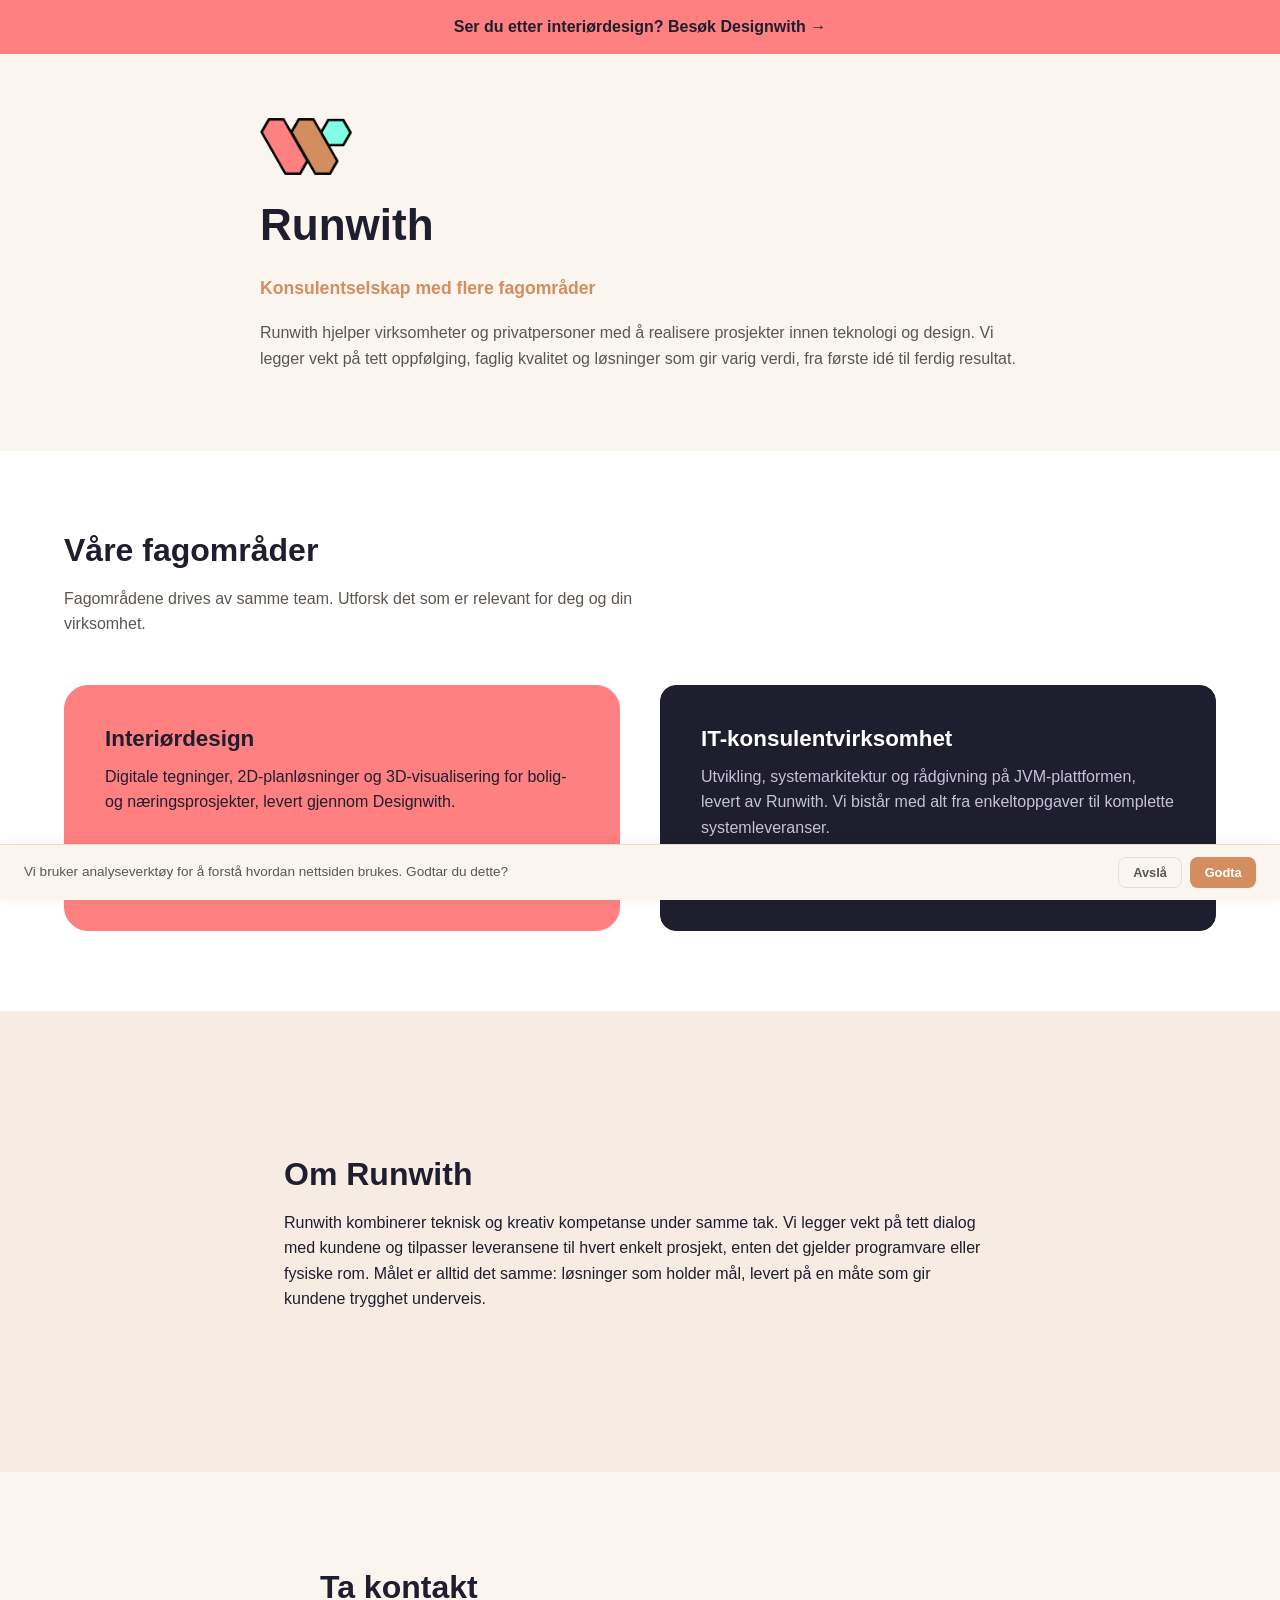
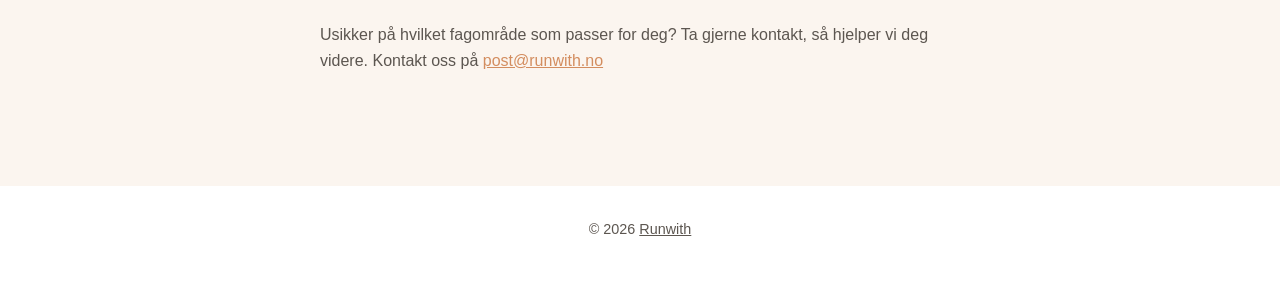
==== index.html @ 680905b3 "Fix consent banner not hiding after Godta/Avslå Rebuilt from hugo-runwith.no @ a3c834a." ====
<!doctype html><html lang=nb><head><meta name=generator content="Hugo 0.165.0"><meta charset=utf-8><meta name=viewport content="width=device-width,initial-scale=1"><title>Runwith</title><meta name=description content="Runwith er et konsulentselskap med flere fagområder, blant annet IT-konsulentvirksomhet og interiørdesign."><link rel=canonical href=https://runwith.no/><link rel=icon href=/images/favicon.png><link rel=stylesheet href=/css/style.css><meta property="og:type" content="website"><meta property="og:site_name" content="Runwith"><meta property="og:title" content="Runwith"><meta property="og:description" content="Runwith er et konsulentselskap med flere fagområder, blant annet IT-konsulentvirksomhet og interiørdesign."><meta property="og:url" content="https://runwith.no/"><meta property="og:image" content="https://runwith.no/images/color.fill_.png"><meta property="og:locale" content="nb_NO"><meta name=twitter:card content="summary"><meta name=twitter:title content="Runwith"><meta name=twitter:description content="Runwith er et konsulentselskap med flere fagområder, blant annet IT-konsulentvirksomhet og interiørdesign."><meta name=twitter:image content="https://runwith.no/images/color.fill_.png"><script type=application/ld+json>{"@context":"https://schema.org","@type":"Organization","name":"Runwith","url":"https:\/\/runwith.no\/","logo":"https:\/\/runwith.no\/images\/color.fill_.png","email":"post@runwith.no","sameAs":["https:\/\/designwith.no"]}</script><script>window.dataLayer=window.dataLayer||[];function gtag(){dataLayer.push(arguments)}window.loadAnalytics=function(){if(window.gaLoaded)return;window.gaLoaded=!0;var e=document.createElement("script");e.async=!0,e.src="https://www.googletagmanager.com/gtag/js?id=G-60W196FGG6",document.head.appendChild(e),gtag("js",new Date),gtag("config","G-60W196FGG6")},localStorage.getItem("cookie-consent")==="accepted"&&window.loadAnalytics()</script></head><body><div class=promo-banner><a href=https://designwith.no>Ser du etter interiørdesign? Besøk Designwith →</a></div><header class="hero hero--neutral"><div class="hero-inner hero-inner--wide"><div class=hero-content><img class=hero-logo src=/images/color.fill_.png alt=Runwith><h1>Runwith</h1><p class=lead>Konsulentselskap med flere fagområder</p><p>Runwith hjelper virksomheter og privatpersoner med å realisere prosjekter innen teknologi og design. Vi legger vekt på tett oppfølging, faglig kvalitet og løsninger som gir varig verdi, fra første idé til ferdig resultat.</p></div></div></header><main><section id=areas class="section section-areas"><h2>Våre fagområder</h2><p class=section-intro>Fagområdene drives av samme team. Utforsk det som er relevant for deg og din virksomhet.</p><div class="grid grid-2"><a class="card card--panel card--creative" href=https://designwith.no><h3>Interiørdesign</h3><p>Digitale tegninger, 2D-planløsninger og 3D-visualisering for bolig- og næringsprosjekter, levert gjennom Designwith.</p><span class=card-cta>Besøk Designwith →</span>
</a><a class="card card--panel card--dark" href=/it/><h3>IT-konsulentvirksomhet</h3><p>Utvikling, systemarkitektur og rådgivning på JVM-plattformen, levert av Runwith. Vi bistår med alt fra enkeltoppgaver til komplette systemleveranser.</p><span class=card-cta>Les mer om IT-tjenestene →</span></a></div></section><section id=about class="section section-alt"><div class="split split--text-only"><div class=split-content><h2>Om Runwith</h2><p>Runwith kombinerer teknisk og kreativ kompetanse under samme tak. Vi legger vekt på tett dialog med kundene og tilpasser leveransene til hvert enkelt prosjekt, enten det gjelder programvare eller fysiske rom. Målet er alltid det samme: løsninger som holder mål, levert på en måte som gir kundene trygghet underveis.</p></div></div></section><section id=contact class="section section-contact section-contact--neutral"><div class=section-contact-inner><h2>Ta kontakt</h2><p>Usikker på hvilket fagområde som passer for deg? Ta gjerne kontakt, så hjelper vi deg videre. Kontakt oss på <a href=mailto:post@runwith.no>post@runwith.no</a></p></div></section></main><footer class=footer><p>&copy; 2026 <a href=/>Runwith</a></p></footer><div id=consent-banner class=consent-banner hidden><p>Vi bruker analyseverktøy for å forstå hvordan nettsiden brukes. Godtar du dette?</p><div class=consent-actions><button id=consent-decline class="consent-btn consent-btn--decline" type=button>Avslå</button>
<button id=consent-accept class="consent-btn consent-btn--accept" type=button>Godta</button></div></div><script>(function(){var e=document.getElementById("consent-banner");localStorage.getItem("cookie-consent")||(e.hidden=!1),document.getElementById("consent-accept").addEventListener("click",function(){localStorage.setItem("cookie-consent","accepted"),e.hidden=!0,window.loadAnalytics&&window.loadAnalytics()}),document.getElementById("consent-decline").addEventListener("click",function(){localStorage.setItem("cookie-consent","declined"),e.hidden=!0})})()</script></body></html>
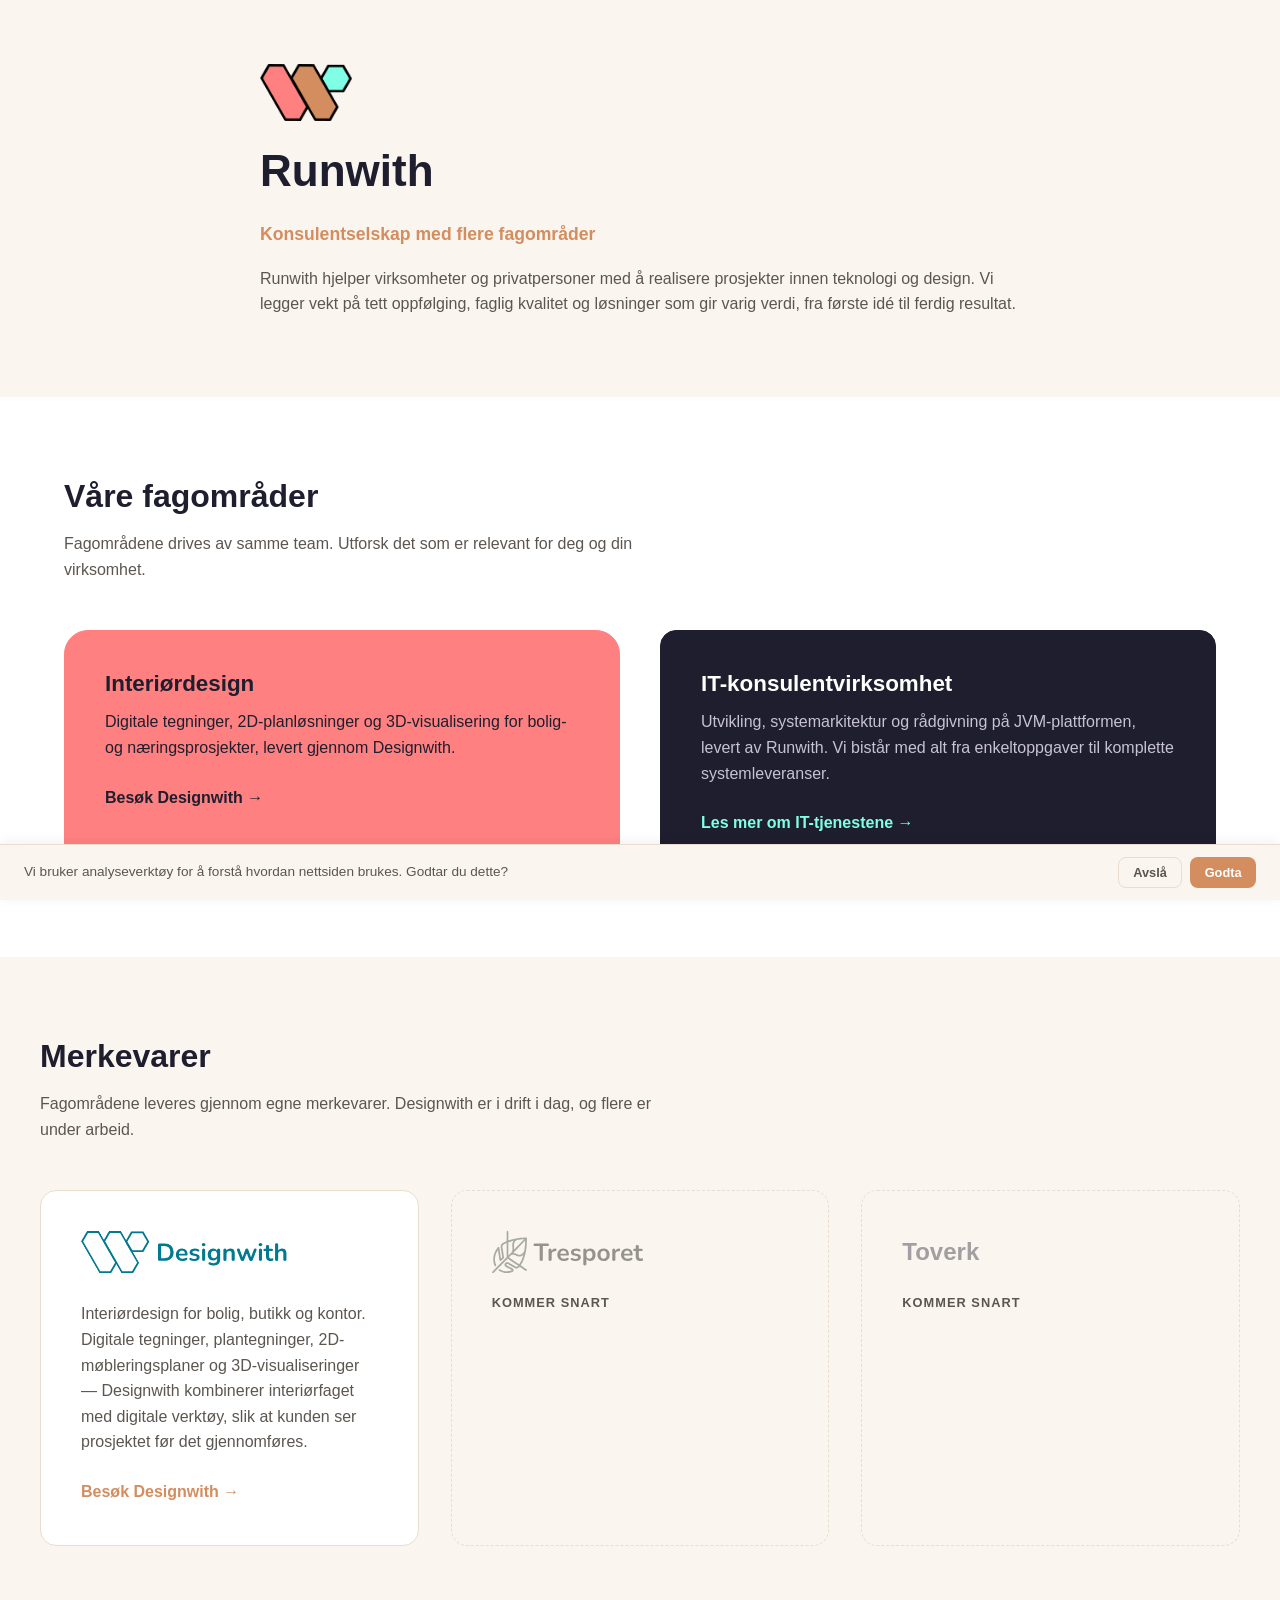
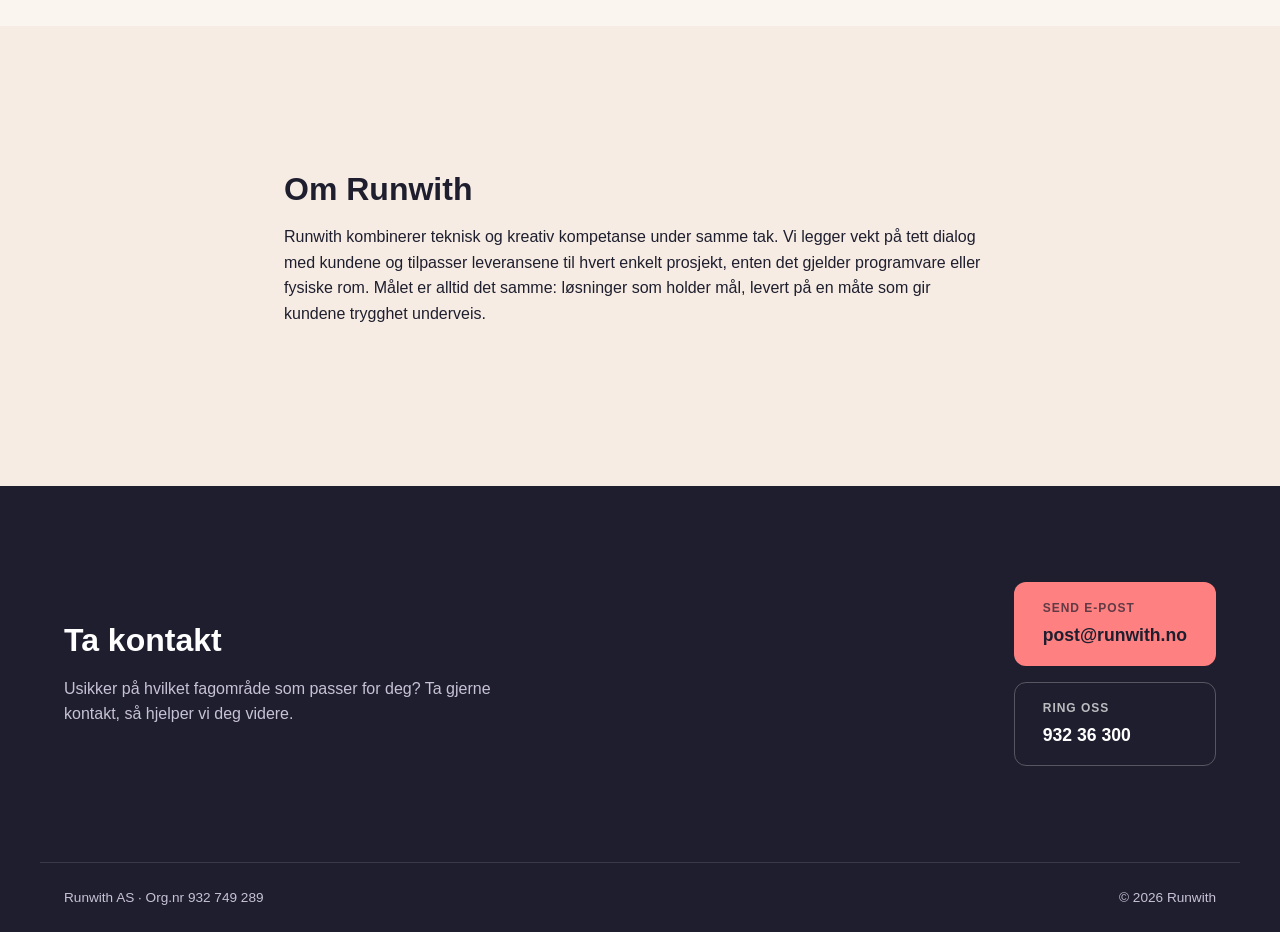
==== commit 08e64d1c: "Remove promo banner, add brand section and merged contact footer Built from hugo-runwith.no f4e12d8." ====
--- a/index.html
+++ b/index.html
@@ -1,3 +1,224 @@
-<!doctype html><html lang=nb><head><meta name=generator content="Hugo 0.165.0"><meta charset=utf-8><meta name=viewport content="width=device-width,initial-scale=1"><title>Runwith</title><meta name=description content="Runwith er et konsulentselskap med flere fagområder, blant annet IT-konsulentvirksomhet og interiørdesign."><link rel=canonical href=https://runwith.no/><link rel=icon href=/images/favicon.png><link rel=stylesheet href=/css/style.css><meta property="og:type" content="website"><meta property="og:site_name" content="Runwith"><meta property="og:title" content="Runwith"><meta property="og:description" content="Runwith er et konsulentselskap med flere fagområder, blant annet IT-konsulentvirksomhet og interiørdesign."><meta property="og:url" content="https://runwith.no/"><meta property="og:image" content="https://runwith.no/images/color.fill_.png"><meta property="og:locale" content="nb_NO"><meta name=twitter:card content="summary"><meta name=twitter:title content="Runwith"><meta name=twitter:description content="Runwith er et konsulentselskap med flere fagområder, blant annet IT-konsulentvirksomhet og interiørdesign."><meta name=twitter:image content="https://runwith.no/images/color.fill_.png"><script type=application/ld+json>{"@context":"https://schema.org","@type":"Organization","name":"Runwith","url":"https:\/\/runwith.no\/","logo":"https:\/\/runwith.no\/images\/color.fill_.png","email":"post@runwith.no","sameAs":["https:\/\/designwith.no"]}</script><script>window.dataLayer=window.dataLayer||[];function gtag(){dataLayer.push(arguments)}window.loadAnalytics=function(){if(window.gaLoaded)return;window.gaLoaded=!0;var e=document.createElement("script");e.async=!0,e.src="https://www.googletagmanager.com/gtag/js?id=G-60W196FGG6",document.head.appendChild(e),gtag("js",new Date),gtag("config","G-60W196FGG6")},localStorage.getItem("cookie-consent")==="accepted"&&window.loadAnalytics()</script></head><body><div class=promo-banner><a href=https://designwith.no>Ser du etter interiørdesign? Besøk Designwith →</a></div><header class="hero hero--neutral"><div class="hero-inner hero-inner--wide"><div class=hero-content><img class=hero-logo src=/images/color.fill_.png alt=Runwith><h1>Runwith</h1><p class=lead>Konsulentselskap med flere fagområder</p><p>Runwith hjelper virksomheter og privatpersoner med å realisere prosjekter innen teknologi og design. Vi legger vekt på tett oppfølging, faglig kvalitet og løsninger som gir varig verdi, fra første idé til ferdig resultat.</p></div></div></header><main><section id=areas class="section section-areas"><h2>Våre fagområder</h2><p class=section-intro>Fagområdene drives av samme team. Utforsk det som er relevant for deg og din virksomhet.</p><div class="grid grid-2"><a class="card card--panel card--creative" href=https://designwith.no><h3>Interiørdesign</h3><p>Digitale tegninger, 2D-planløsninger og 3D-visualisering for bolig- og næringsprosjekter, levert gjennom Designwith.</p><span class=card-cta>Besøk Designwith →</span>
-</a><a class="card card--panel card--dark" href=/it/><h3>IT-konsulentvirksomhet</h3><p>Utvikling, systemarkitektur og rådgivning på JVM-plattformen, levert av Runwith. Vi bistår med alt fra enkeltoppgaver til komplette systemleveranser.</p><span class=card-cta>Les mer om IT-tjenestene →</span></a></div></section><section id=about class="section section-alt"><div class="split split--text-only"><div class=split-content><h2>Om Runwith</h2><p>Runwith kombinerer teknisk og kreativ kompetanse under samme tak. Vi legger vekt på tett dialog med kundene og tilpasser leveransene til hvert enkelt prosjekt, enten det gjelder programvare eller fysiske rom. Målet er alltid det samme: løsninger som holder mål, levert på en måte som gir kundene trygghet underveis.</p></div></div></section><section id=contact class="section section-contact section-contact--neutral"><div class=section-contact-inner><h2>Ta kontakt</h2><p>Usikker på hvilket fagområde som passer for deg? Ta gjerne kontakt, så hjelper vi deg videre. Kontakt oss på <a href=mailto:post@runwith.no>post@runwith.no</a></p></div></section></main><footer class=footer><p>&copy; 2026 <a href=/>Runwith</a></p></footer><div id=consent-banner class=consent-banner hidden><p>Vi bruker analyseverktøy for å forstå hvordan nettsiden brukes. Godtar du dette?</p><div class=consent-actions><button id=consent-decline class="consent-btn consent-btn--decline" type=button>Avslå</button>
-<button id=consent-accept class="consent-btn consent-btn--accept" type=button>Godta</button></div></div><script>(function(){var e=document.getElementById("consent-banner");localStorage.getItem("cookie-consent")||(e.hidden=!1),document.getElementById("consent-accept").addEventListener("click",function(){localStorage.setItem("cookie-consent","accepted"),e.hidden=!0,window.loadAnalytics&&window.loadAnalytics()}),document.getElementById("consent-decline").addEventListener("click",function(){localStorage.setItem("cookie-consent","declined"),e.hidden=!0})})()</script></body></html>+<!DOCTYPE html>
+<html lang="nb">
+<head>
+	<meta name="generator" content="Hugo 0.165.0">
+  <meta charset="utf-8">
+  <meta name="viewport" content="width=device-width, initial-scale=1">
+  <title>Runwith</title>
+  <meta name="description" content="Runwith er et konsulentselskap med flere fagområder, blant annet IT-konsulentvirksomhet og interiørdesign.">
+  <link rel="canonical" href="https://runwith.no/">
+  <link rel="icon" href="/images/favicon.png">
+  <link rel="stylesheet" href="/css/style.css">
+
+  <meta property="og:type" content="website">
+  <meta property="og:site_name" content="Runwith">
+  <meta property="og:title" content="Runwith">
+  <meta property="og:description" content="Runwith er et konsulentselskap med flere fagområder, blant annet IT-konsulentvirksomhet og interiørdesign.">
+  <meta property="og:url" content="https://runwith.no/">
+  <meta property="og:image" content="https://runwith.no/images/color.fill_.png">
+  <meta property="og:locale" content="nb_NO">
+  <meta name="twitter:card" content="summary">
+  <meta name="twitter:title" content="Runwith">
+  <meta name="twitter:description" content="Runwith er et konsulentselskap med flere fagområder, blant annet IT-konsulentvirksomhet og interiørdesign.">
+  <meta name="twitter:image" content="https://runwith.no/images/color.fill_.png">
+
+  
+  <script type="application/ld+json">
+  {
+    "@context": "https://schema.org",
+    "@type": "Organization",
+    "name": "Runwith",
+    "url": "https:\/\/runwith.no\/",
+    "logo": "https:\/\/runwith.no\/images\/color.fill_.png",
+    "email": "post@runwith.no",
+    "telephone": "+4793236300",
+    "sameAs": ["https:\/\/designwith.no"]
+  }
+  </script>
+  
+  
+<script>
+  window.dataLayer = window.dataLayer || [];
+  function gtag() { dataLayer.push(arguments); }
+
+  window.loadAnalytics = function () {
+    if (window.gaLoaded) return;
+    window.gaLoaded = true;
+    var script = document.createElement('script');
+    script.async = true;
+    script.src = 'https://www.googletagmanager.com/gtag/js?id=G-60W196FGG6';
+    document.head.appendChild(script);
+    gtag('js', new Date());
+    gtag('config', 'G-60W196FGG6');
+  };
+
+  if (localStorage.getItem('cookie-consent') === 'accepted') {
+    window.loadAnalytics();
+  }
+</script>
+
+
+</head>
+<body>
+  
+
+<header class="hero hero--neutral">
+  <div class="hero-inner hero-inner--wide">
+    <div class="hero-content">
+      
+      <img class="hero-logo" src="/images/color.fill_.png" alt="Runwith">
+      <h1>Runwith</h1>
+      <p class="lead">Konsulentselskap med flere fagområder</p>
+      <p>Runwith hjelper virksomheter og privatpersoner med å realisere prosjekter innen teknologi og design. Vi legger vekt på tett oppfølging, faglig kvalitet og løsninger som gir varig verdi, fra første idé til ferdig resultat.</p>
+    </div>
+    
+  </div>
+</header>
+
+<main>
+  
+  
+<section id="areas" class="section section-areas">
+  <h2>Våre fagområder</h2>
+  <p class="section-intro">Fagområdene drives av samme team. Utforsk det som er relevant for deg og din virksomhet.</p>
+  <div class="grid grid-2">
+    
+    
+    
+    <a class="card card--panel card--creative" href="https://designwith.no">
+      <h3>Interiørdesign</h3>
+      <p>Digitale tegninger, 2D-planløsninger og 3D-visualisering for bolig- og næringsprosjekter, levert gjennom Designwith.</p>
+      <span class="card-cta">Besøk Designwith →</span>
+    </a>
+    
+    
+    
+    
+    <a class="card card--panel card--dark" href="/it/">
+      <h3>IT-konsulentvirksomhet</h3>
+      <p>Utvikling, systemarkitektur og rådgivning på JVM-plattformen, levert av Runwith. Vi bistår med alt fra enkeltoppgaver til komplette systemleveranser.</p>
+      <span class="card-cta">Les mer om IT-tjenestene →</span>
+    </a>
+    
+    
+  </div>
+</section>
+
+  
+
+  
+  
+<section id="brands" class="section section-brands">
+  <div class="section-brands-inner">
+    <h2>Merkevarer</h2>
+    <p class="section-intro">Fagområdene leveres gjennom egne merkevarer. Designwith er i drift i dag, og flere er under arbeid.</p>
+    <div class="brand-grid">
+      
+      
+      
+      <a class="brand-card" href="https://designwith.no">
+        <img class="brand-logo" src="/images/brands/designwith-lockup.svg" alt="Designwith">
+        <p class="brand-desc">Interiørdesign for bolig, butikk og kontor. Digitale tegninger, plantegninger, 2D-møbleringsplaner og 3D-visualiseringer — Designwith kombinerer interiørfaget med digitale verktøy, slik at kunden ser prosjektet før det gjennomføres.</p>
+        <span class="card-cta">Besøk Designwith →</span>
+      </a>
+      
+      
+      
+      
+      <div class="brand-card brand-card--pending">
+        
+        <img class="brand-logo" src="/images/brands/tresporet-lockup.svg" alt="Tresporet">
+        
+        <p class="brand-status">Kommer snart</p>
+      </div>
+      
+      
+      
+      
+      <div class="brand-card brand-card--pending">
+        
+        <p class="brand-wordmark">Toverk</p>
+        
+        <p class="brand-status">Kommer snart</p>
+      </div>
+      
+      
+    </div>
+  </div>
+</section>
+
+  
+
+  
+  
+<section id="about" class="section section-alt">
+  <div class="split split--text-only">
+    <div class="split-content">
+      <h2>Om Runwith</h2>
+      <p>Runwith kombinerer teknisk og kreativ kompetanse under samme tak. Vi legger vekt på tett dialog med kundene og tilpasser leveransene til hvert enkelt prosjekt, enten det gjelder programvare eller fysiske rom. Målet er alltid det samme: løsninger som holder mål, levert på en måte som gir kundene trygghet underveis.</p>
+    </div>
+    
+  </div>
+</section>
+
+  
+
+</main>
+
+<footer class="site-end">
+  <div class="site-end-inner">
+    
+    <div class="site-end-cta">
+      <h2>Ta kontakt</h2>
+      <p>Usikker på hvilket fagområde som passer for deg? Ta gjerne kontakt, så hjelper vi deg videre.</p>
+    </div>
+    
+    <div class="site-end-actions">
+      <a class="btn btn--primary" href="mailto:post@runwith.no">
+        <span class="btn-label">Send e-post</span>
+        <span class="btn-value">post@runwith.no</span>
+      </a>
+      
+      <a class="btn btn--ghost" href="tel:+4793236300">
+        <span class="btn-label">Ring oss</span>
+        <span class="btn-value">932 36 300</span>
+      </a>
+      
+    </div>
+  </div>
+  <div class="site-end-meta">
+    <p>Runwith AS · Org.nr 932 749 289</p>
+    <p>&copy; 2026 <a href="/">Runwith</a></p>
+  </div>
+</footer>
+
+
+  
+<div id="consent-banner" class="consent-banner" hidden>
+  <p>Vi bruker analyseverktøy for å forstå hvordan nettsiden brukes. Godtar du dette?</p>
+  <div class="consent-actions">
+    <button id="consent-decline" class="consent-btn consent-btn--decline" type="button">Avslå</button>
+    <button id="consent-accept" class="consent-btn consent-btn--accept" type="button">Godta</button>
+  </div>
+</div>
+<script>
+  (function () {
+    var banner = document.getElementById('consent-banner');
+    if (!localStorage.getItem('cookie-consent')) {
+      banner.hidden = false;
+    }
+    document.getElementById('consent-accept').addEventListener('click', function () {
+      localStorage.setItem('cookie-consent', 'accepted');
+      banner.hidden = true;
+      if (window.loadAnalytics) window.loadAnalytics();
+    });
+    document.getElementById('consent-decline').addEventListener('click', function () {
+      localStorage.setItem('cookie-consent', 'declined');
+      banner.hidden = true;
+    });
+  })();
+</script>
+
+
+</body>
+</html>
--- a/css/style.css
+++ b/css/style.css
@@ -0,0 +1,429 @@
+:root {
+  --coral: #ff8080;
+  --terracotta: #d38d5f;
+  --mint: #80ffe6;
+  --mint-deep: #12a58a;
+  --text: #1e1e2e;
+  --text-muted: #5c5650;
+  --text-on-dark-muted: #c7c2d6;
+  --paper: #fbf5ef;
+  --bg-alt: #f6ece3;
+  --border: #e9ddd0;
+  --max-width: 1200px;
+  font-family: -apple-system, BlinkMacSystemFont, "Segoe UI", Roboto, Helvetica, Arial, sans-serif;
+}
+
+* { box-sizing: border-box; }
+
+body {
+  margin: 0;
+  color: var(--text);
+  line-height: 1.6;
+}
+
+h1, h2, h3 {
+  line-height: 1.2;
+  margin: 0 0 0.5em;
+}
+
+h2 { font-size: 2rem; }
+h3 { font-size: 1.15rem; }
+
+p { margin: 0 0 1em; }
+
+a { color: inherit; }
+
+img { max-width: 100%; display: block; }
+
+.section {
+  padding: 5rem 1.5rem;
+  max-width: var(--max-width);
+  margin: 0 auto;
+}
+
+.section-alt {
+  max-width: none;
+  background: var(--bg-alt);
+}
+
+.section-alt > .split {
+  max-width: var(--max-width);
+  margin: 0 auto;
+}
+
+.hero {
+  background: var(--text);
+  color: #fff;
+  padding: 4rem 1.5rem;
+}
+
+.hero .lead { color: var(--mint); }
+.hero p { color: var(--text-on-dark-muted); }
+
+.hero--neutral {
+  background: var(--paper);
+  color: var(--text);
+}
+
+.hero--neutral .lead { color: var(--terracotta); }
+.hero--neutral p { color: var(--text-muted); }
+
+.hero-inner {
+  max-width: var(--max-width);
+  margin: 0 auto;
+  display: grid;
+  grid-template-columns: 1fr 1fr;
+  gap: 2rem;
+  align-items: center;
+}
+
+.hero-inner--wide {
+  grid-template-columns: 1fr;
+  max-width: 760px;
+}
+
+.eyebrow {
+  font-size: 0.9rem;
+  font-weight: 700;
+  margin-bottom: 1rem;
+}
+
+.eyebrow a { color: var(--mint); text-decoration: none; }
+.eyebrow a:hover { text-decoration: underline; }
+
+.hero-logo {
+  width: 92px;
+  margin-bottom: 1.5rem;
+}
+
+.hero h1 { font-size: 2.75rem; }
+
+.hero .lead {
+  font-weight: 700;
+  font-size: 1.1rem;
+}
+
+.split {
+  display: grid;
+  grid-template-columns: 1fr 1fr;
+  gap: 2rem;
+  align-items: center;
+  padding: 4rem 1.5rem;
+}
+
+.split.split--text-only {
+  grid-template-columns: 1fr;
+  max-width: 760px;
+  margin: 0 auto;
+}
+
+.grid {
+  display: grid;
+  gap: 2.5rem;
+  margin-top: 3rem;
+}
+
+.grid-2 { grid-template-columns: repeat(2, 1fr); }
+.grid-3 { grid-template-columns: repeat(3, 1fr); }
+.grid-4 { grid-template-columns: repeat(4, 1fr); }
+
+.card { text-align: center; }
+
+.card-icon {
+  width: 100px;
+  margin: 0 auto 1rem;
+}
+
+.section-intro {
+  max-width: 640px;
+  color: var(--text-muted);
+}
+
+.card--panel {
+  display: block;
+  text-align: left;
+  padding: 2.5rem;
+  border-radius: 16px;
+  background: var(--bg-alt);
+  border: 1px solid var(--border);
+  text-decoration: none;
+  transition: transform 0.15s ease, box-shadow 0.15s ease;
+}
+
+.card--panel:hover {
+  transform: translateY(-2px);
+  box-shadow: 0 10px 24px rgba(30, 30, 46, 0.1);
+}
+
+.card--panel.card--dark {
+  background: var(--text);
+  border-color: var(--text);
+  color: #fff;
+}
+
+.card--panel.card--dark p { color: var(--text-on-dark-muted); }
+
+.card--panel.card--creative {
+  background: var(--coral);
+  border-color: var(--coral);
+  border-radius: 24px;
+  color: var(--text);
+}
+
+.card--panel h3 { font-size: 1.4rem; }
+
+.card-cta {
+  display: inline-block;
+  margin-top: 0.5rem;
+  font-weight: 700;
+}
+
+.card--panel.card--dark .card-cta { color: var(--mint); }
+.card--panel.card--creative .card-cta { color: var(--text); }
+.card--panel:not(.card--dark):not(.card--creative) .card-cta { color: var(--terracotta); }
+
+.card--panel:hover .card-cta { text-decoration: underline; }
+
+.section-brands {
+  max-width: none;
+  background: var(--paper);
+}
+
+.section-brands-inner {
+  max-width: var(--max-width);
+  margin: 0 auto;
+}
+
+.brand-grid {
+  display: grid;
+  grid-template-columns: repeat(3, 1fr);
+  gap: 2rem;
+  margin-top: 3rem;
+}
+
+.brand-card {
+  display: flex;
+  flex-direction: column;
+  align-items: flex-start;
+  padding: 2.5rem;
+  border-radius: 16px;
+  background: #fff;
+  border: 1px solid var(--border);
+  text-decoration: none;
+  transition: transform 0.15s ease, box-shadow 0.15s ease;
+}
+
+a.brand-card:hover {
+  transform: translateY(-2px);
+  box-shadow: 0 10px 24px rgba(30, 30, 46, 0.1);
+}
+
+.brand-logo {
+  height: 42px;
+  width: auto;
+  max-width: 100%;
+  object-fit: contain;
+  object-position: left center;
+  margin-bottom: 1.75rem;
+}
+
+.brand-wordmark {
+  display: flex;
+  align-items: center;
+  height: 42px;
+  margin: 0 0 1.75rem;
+  font-size: 1.5rem;
+  font-weight: 700;
+  line-height: 1;
+}
+
+.brand-desc {
+  color: var(--text-muted);
+  margin-bottom: 1.5rem;
+}
+
+a.brand-card .card-cta {
+  margin-top: auto;
+  color: var(--terracotta);
+}
+
+a.brand-card:hover .card-cta { text-decoration: underline; }
+
+.brand-card--pending {
+  background: transparent;
+  border-style: dashed;
+}
+
+.brand-card--pending .brand-logo,
+.brand-card--pending .brand-wordmark {
+  opacity: 0.4;
+  margin-bottom: 1.25rem;
+}
+
+.brand-status {
+  margin: 0;
+  font-size: 0.8rem;
+  font-weight: 700;
+  letter-spacing: 0.08em;
+  text-transform: uppercase;
+  color: var(--text-muted);
+}
+
+.consent-banner {
+  position: fixed;
+  bottom: 0;
+  left: 0;
+  right: 0;
+  z-index: 100;
+  background: var(--paper);
+  color: var(--text);
+  border-top: 1px solid var(--border);
+  box-shadow: 0 -2px 12px rgba(30, 30, 46, 0.06);
+  padding: 0.75rem 1.5rem;
+  display: flex;
+  flex-wrap: wrap;
+  align-items: center;
+  justify-content: space-between;
+  gap: 1rem;
+}
+
+.consent-banner[hidden] { display: none; }
+
+.consent-banner p {
+  margin: 0;
+  max-width: 640px;
+  color: var(--text-muted);
+  font-size: 0.85rem;
+}
+
+.consent-actions {
+  display: flex;
+  gap: 0.5rem;
+  flex-shrink: 0;
+}
+
+.consent-btn {
+  border: none;
+  border-radius: 8px;
+  padding: 0.45rem 0.9rem;
+  font-weight: 700;
+  font-size: 0.8rem;
+  cursor: pointer;
+}
+
+.consent-btn--accept { background: var(--terracotta); color: #fff; }
+
+.consent-btn--decline {
+  background: transparent;
+  color: var(--text-muted);
+  border: 1px solid var(--border);
+}
+
+.site-end {
+  background: var(--text);
+  color: #fff;
+}
+
+.site-end-inner {
+  max-width: var(--max-width);
+  margin: 0 auto;
+  padding: 6rem 1.5rem;
+  display: grid;
+  grid-template-columns: 1fr auto;
+  gap: 3rem;
+  align-items: center;
+}
+
+.site-end-cta { max-width: 30rem; }
+.site-end-cta h2 { color: #fff; }
+.site-end-cta p { color: var(--text-on-dark-muted); margin: 0; }
+
+.site-end-actions {
+  display: flex;
+  flex-direction: column;
+  gap: 1rem;
+}
+
+.btn {
+  display: block;
+  padding: 1rem 1.75rem;
+  border-radius: 12px;
+  border: 1px solid transparent;
+  text-decoration: none;
+  white-space: nowrap;
+  transition: transform 0.15s ease, background 0.15s ease, border-color 0.15s ease;
+}
+
+.btn:hover { transform: translateY(-2px); }
+
+.btn-label {
+  display: block;
+  font-size: 0.75rem;
+  font-weight: 700;
+  letter-spacing: 0.08em;
+  text-transform: uppercase;
+  opacity: 0.7;
+}
+
+.btn-value {
+  display: block;
+  font-size: 1.1rem;
+  font-weight: 700;
+  margin-top: 0.15rem;
+}
+
+.btn--primary {
+  background: var(--coral);
+  color: var(--text);
+}
+
+.btn--primary:hover { background: #ff9494; }
+
+.btn--ghost {
+  border-color: rgba(255, 255, 255, 0.25);
+  color: #fff;
+}
+
+.btn--ghost:hover {
+  background: rgba(255, 255, 255, 0.06);
+  border-color: rgba(255, 255, 255, 0.5);
+}
+
+.btn:focus-visible {
+  outline: 3px solid var(--mint);
+  outline-offset: 3px;
+}
+
+.site-end-meta {
+  border-top: 1px solid rgba(255, 255, 255, 0.12);
+  max-width: var(--max-width);
+  margin: 0 auto;
+  padding: 1.5rem;
+  display: flex;
+  flex-wrap: wrap;
+  justify-content: space-between;
+  gap: 0.5rem 1.5rem;
+  font-size: 0.85rem;
+  color: var(--text-on-dark-muted);
+}
+
+.site-end-meta p { margin: 0; }
+.site-end-meta a { text-decoration: none; }
+.site-end-meta a:hover { text-decoration: underline; }
+
+@media (max-width: 900px) {
+  .hero-inner, .split { grid-template-columns: 1fr; }
+  .site-end-inner { grid-template-columns: 1fr; gap: 2.5rem; padding: 4rem 1.5rem; }
+  .hero-media, .split-media { order: -1; }
+  .grid-3, .grid-4, .brand-grid { grid-template-columns: repeat(2, 1fr); }
+}
+
+@media (max-width: 560px) {
+  .grid-2, .grid-3, .grid-4, .brand-grid { grid-template-columns: 1fr; }
+  .brand-card { padding: 1.75rem; }
+  .brand-logo, .brand-wordmark { height: 36px; }
+  .hero h1 { font-size: 2.1rem; }
+  .consent-banner { flex-direction: column; align-items: stretch; }
+  .consent-actions { justify-content: stretch; }
+  .consent-btn { flex: 1; }
+}
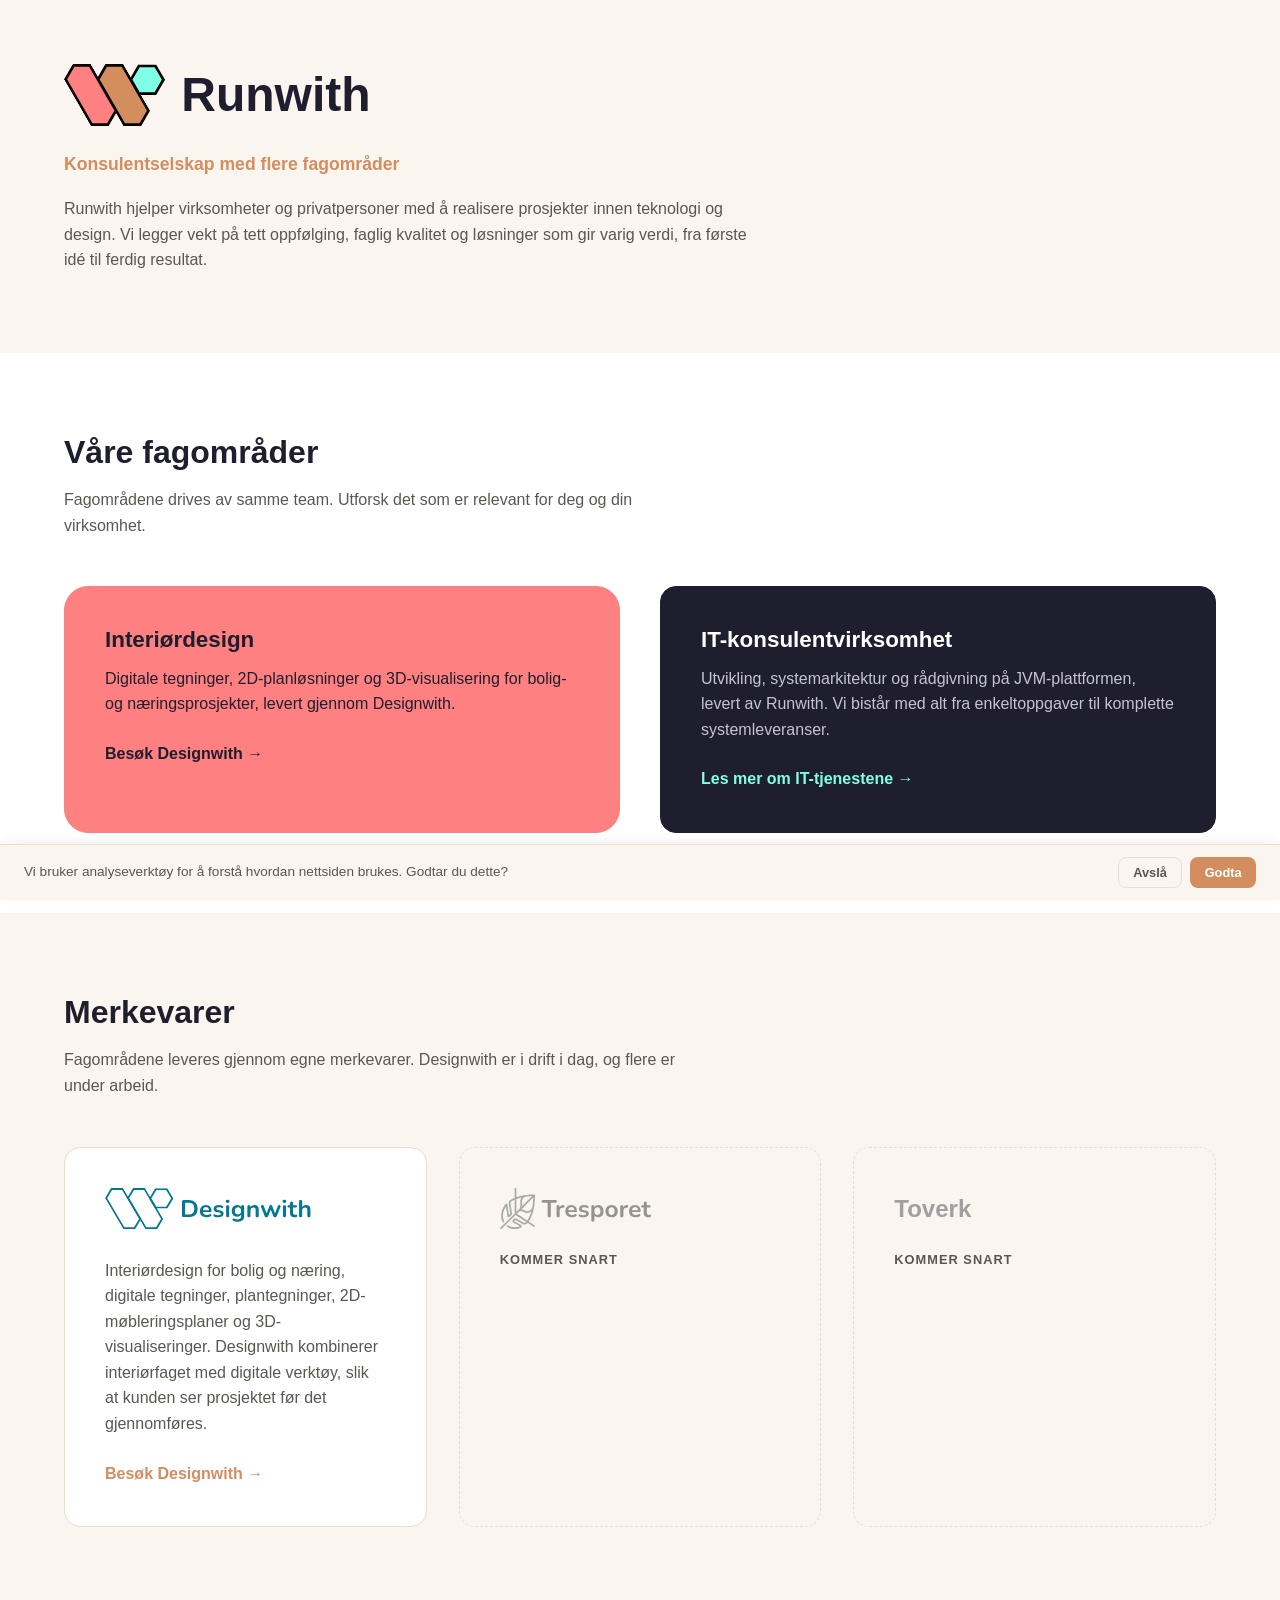
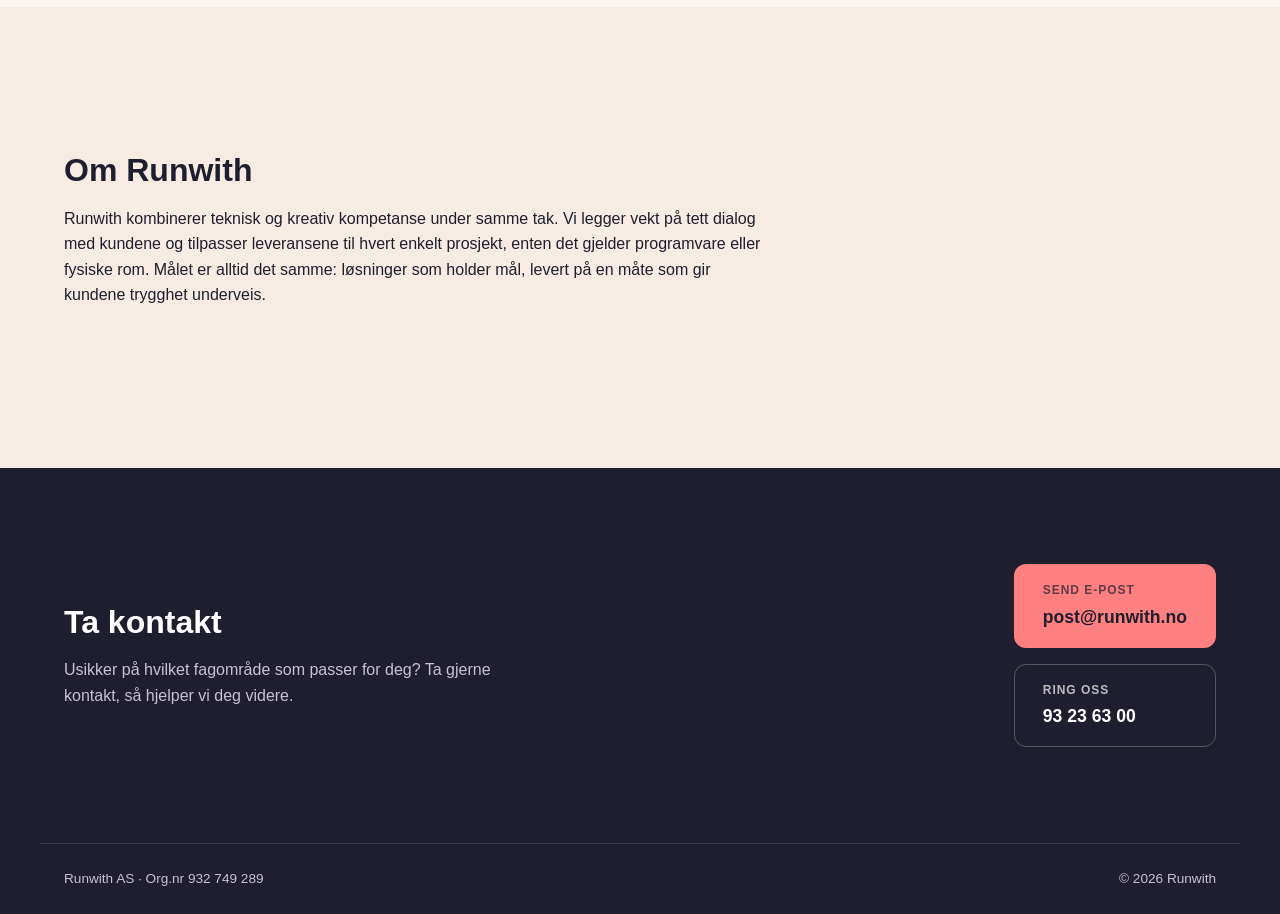
==== commit 491b0857: "Align all sections to one left edge, inline hero mark Built from hugo-runwith.no 8677ba4.  Co-Author" ====
--- a/index.html
+++ b/index.html
@@ -66,8 +66,9 @@
   <div class="hero-inner hero-inner--wide">
     <div class="hero-content">
       
-      <img class="hero-logo" src="/images/color.fill_.png" alt="Runwith">
-      <h1>Runwith</h1>
+      <h1 class="hero-title">
+        <img class="hero-mark" src="/images/runwith-mark.svg" alt=""><span>Runwith</span>
+      </h1>
       <p class="lead">Konsulentselskap med flere fagområder</p>
       <p>Runwith hjelper virksomheter og privatpersoner med å realisere prosjekter innen teknologi og design. Vi legger vekt på tett oppfølging, faglig kvalitet og løsninger som gir varig verdi, fra første idé til ferdig resultat.</p>
     </div>
@@ -118,7 +119,7 @@
       
       <a class="brand-card" href="https://designwith.no">
         <img class="brand-logo" src="/images/brands/designwith-lockup.svg" alt="Designwith">
-        <p class="brand-desc">Interiørdesign for bolig, butikk og kontor. Digitale tegninger, plantegninger, 2D-møbleringsplaner og 3D-visualiseringer — Designwith kombinerer interiørfaget med digitale verktøy, slik at kunden ser prosjektet før det gjennomføres.</p>
+        <p class="brand-desc">Interiørdesign for bolig og næring, digitale tegninger, plantegninger, 2D-møbleringsplaner og 3D-visualiseringer. Designwith kombinerer interiørfaget med digitale verktøy, slik at kunden ser prosjektet før det gjennomføres.</p>
         <span class="card-cta">Besøk Designwith →</span>
       </a>
       
@@ -181,7 +182,7 @@
       
       <a class="btn btn--ghost" href="tel:+4793236300">
         <span class="btn-label">Ring oss</span>
-        <span class="btn-value">932 36 300</span>
+        <span class="btn-value">93 23 63 00</span>
       </a>
       
     </div>
--- a/css/style.css
+++ b/css/style.css
@@ -54,7 +54,6 @@
 .hero {
   background: var(--text);
   color: #fff;
-  padding: 4rem 1.5rem;
 }
 
 .hero .lead { color: var(--mint); }
@@ -71,16 +70,15 @@
 .hero-inner {
   max-width: var(--max-width);
   margin: 0 auto;
+  padding: 4rem 1.5rem;
   display: grid;
   grid-template-columns: 1fr 1fr;
   gap: 2rem;
   align-items: center;
 }
 
-.hero-inner--wide {
-  grid-template-columns: 1fr;
-  max-width: 760px;
-}
+.hero-inner--wide { grid-template-columns: 1fr; }
+.hero-inner--wide .hero-content { max-width: 44rem; }
 
 .eyebrow {
   font-size: 0.9rem;
@@ -91,9 +89,17 @@
 .eyebrow a { color: var(--mint); text-decoration: none; }
 .eyebrow a:hover { text-decoration: underline; }
 
-.hero-logo {
-  width: 92px;
-  margin-bottom: 1.5rem;
+.hero .hero-title {
+  display: flex;
+  align-items: center;
+  gap: 1rem;
+  font-size: 3rem;
+}
+
+.hero-mark {
+  height: 1.3em;
+  width: auto;
+  flex-shrink: 0;
 }
 
 .hero h1 { font-size: 2.75rem; }
@@ -111,11 +117,8 @@
   padding: 4rem 1.5rem;
 }
 
-.split.split--text-only {
-  grid-template-columns: 1fr;
-  max-width: 760px;
-  margin: 0 auto;
-}
+.split.split--text-only { grid-template-columns: 1fr; }
+.split.split--text-only .split-content { max-width: 44rem; }
 
 .grid {
   display: grid;
@@ -186,12 +189,14 @@
 
 .section-brands {
   max-width: none;
+  padding-inline: 0;
   background: var(--paper);
 }
 
 .section-brands-inner {
   max-width: var(--max-width);
   margin: 0 auto;
+  padding-inline: 1.5rem;
 }
 
 .brand-grid {
@@ -422,7 +427,7 @@
   .grid-2, .grid-3, .grid-4, .brand-grid { grid-template-columns: 1fr; }
   .brand-card { padding: 1.75rem; }
   .brand-logo, .brand-wordmark { height: 36px; }
-  .hero h1 { font-size: 2.1rem; }
+  .hero h1, .hero .hero-title { font-size: 2.1rem; }
   .consent-banner { flex-direction: column; align-items: stretch; }
   .consent-actions { justify-content: stretch; }
   .consent-btn { flex: 1; }
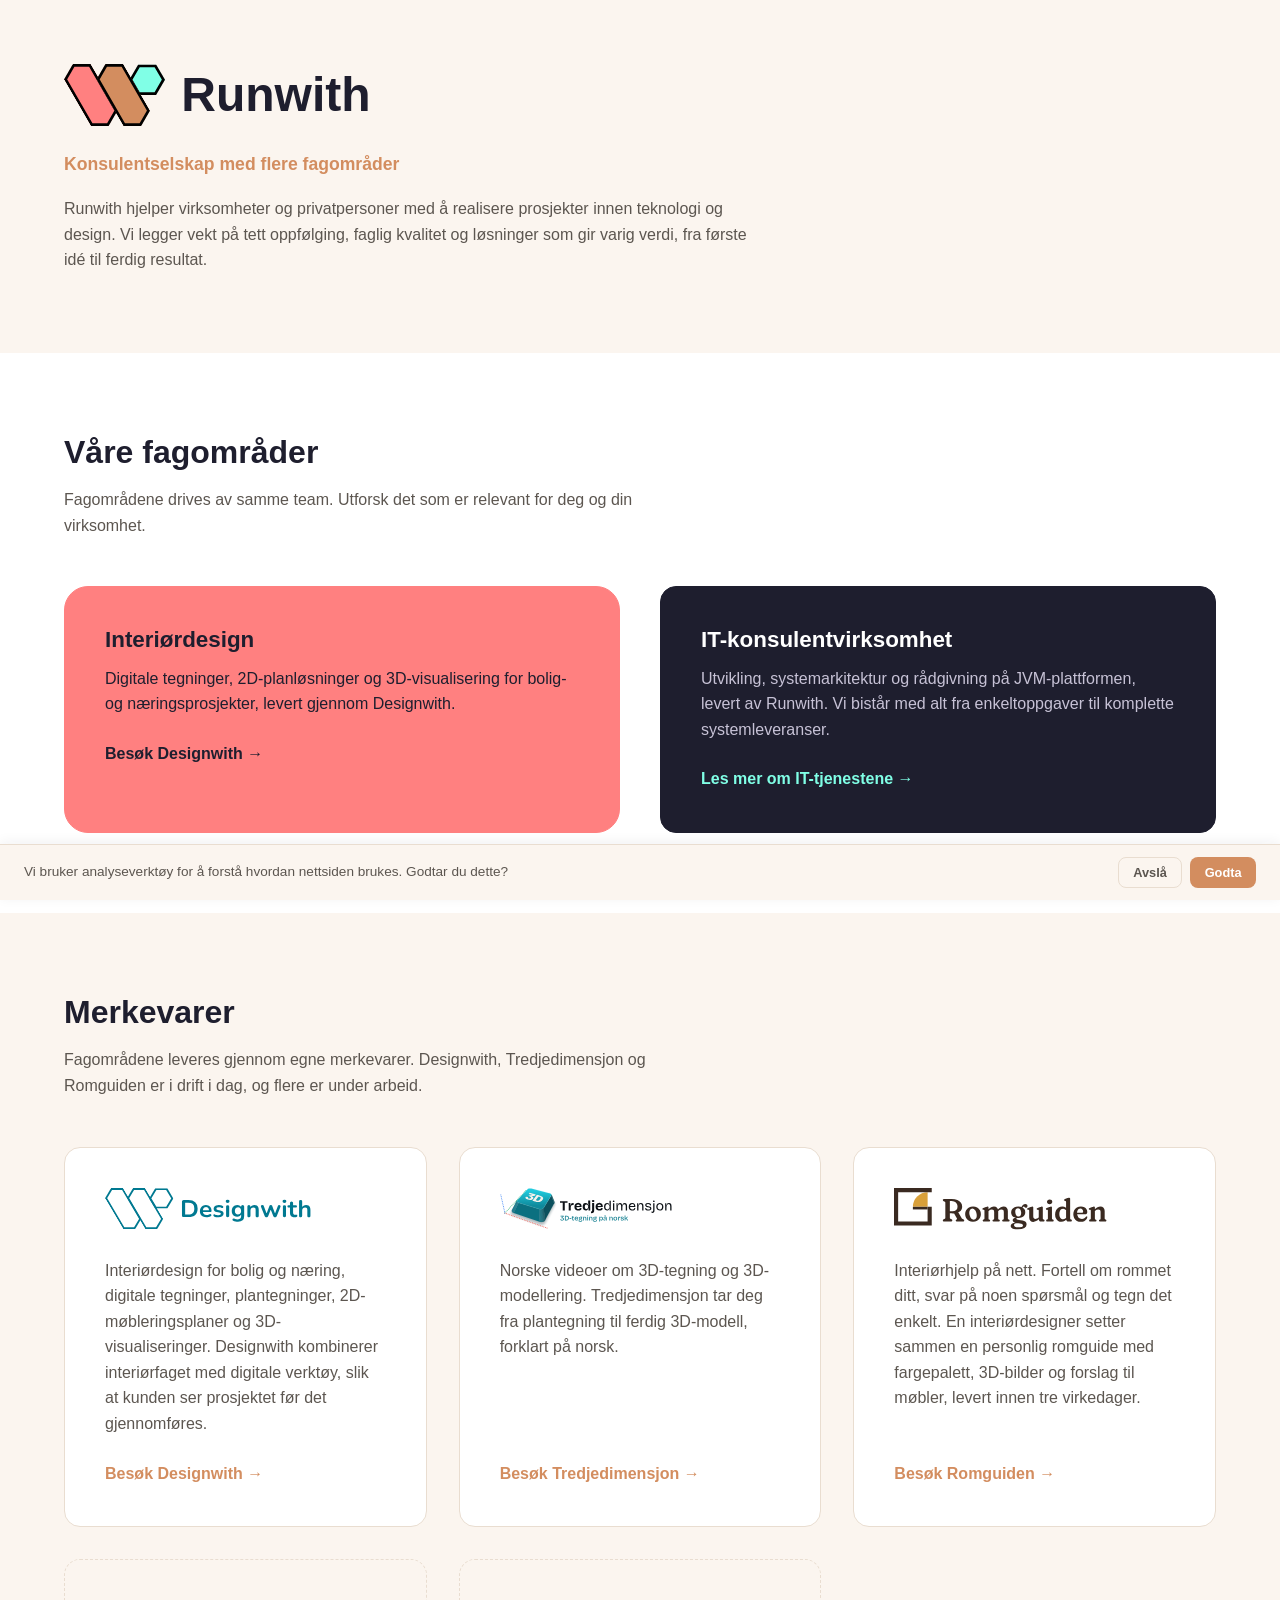
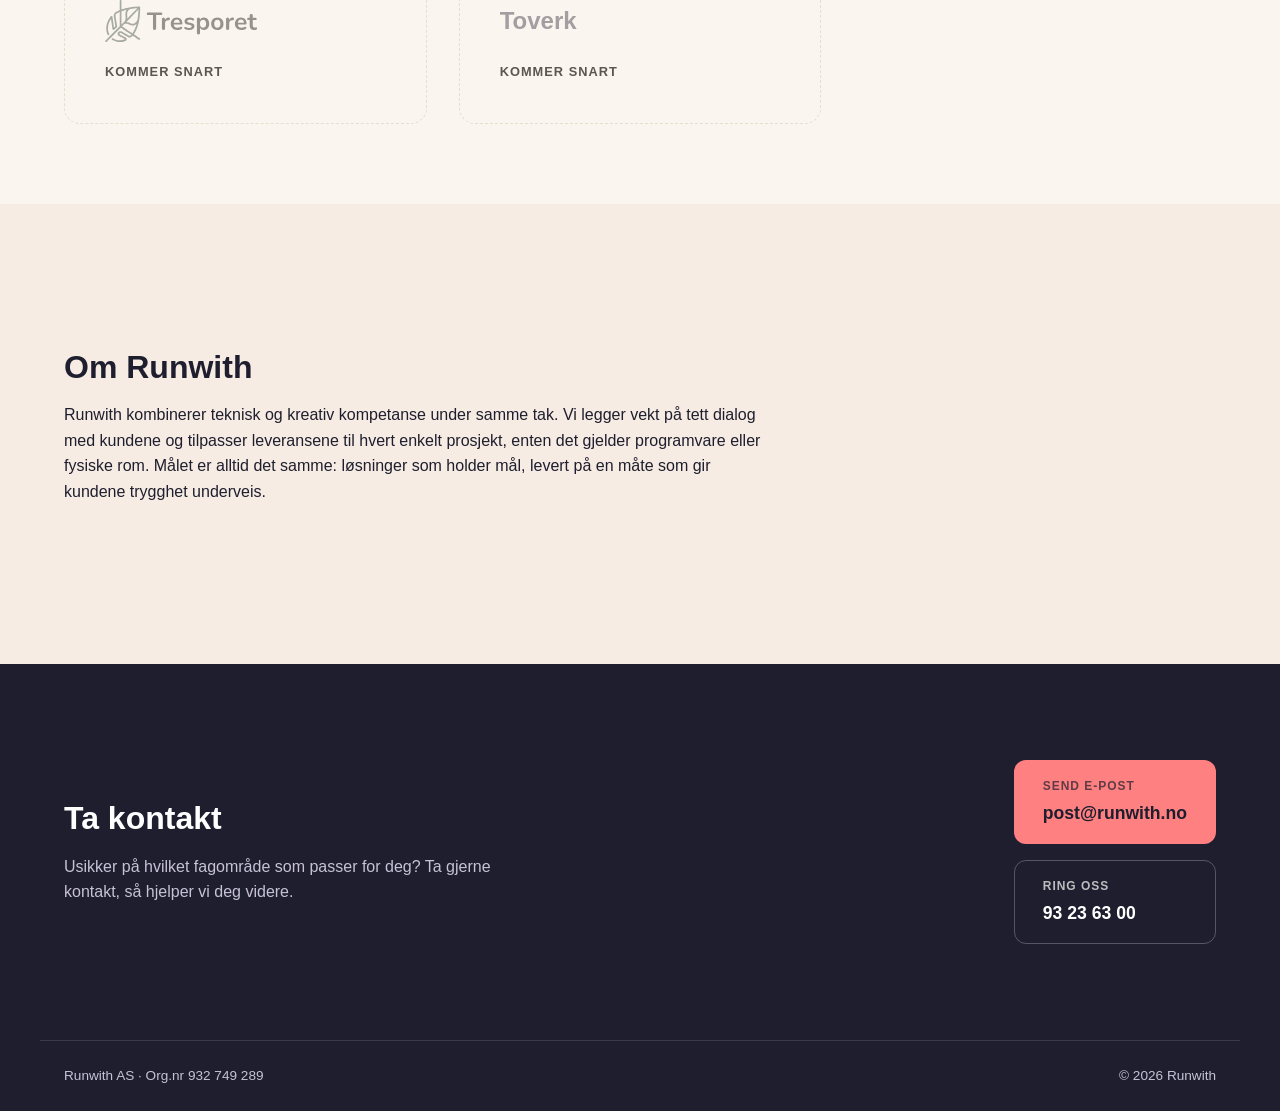
==== commit c33e0fcd: "publish 03bbdcb35a2221e82fb2ed87e37a9d8ed43ae4a5 Source: RunwithAS/hugo-runwith.no@03bbdcb35a2221e82" ====
--- a/index.html
+++ b/index.html
@@ -7,8 +7,12 @@
   <title>Runwith</title>
   <meta name="description" content="Runwith er et konsulentselskap med flere fagområder, blant annet IT-konsulentvirksomhet og interiørdesign.">
   <link rel="canonical" href="https://runwith.no/">
+<meta name="build-sha" content="03bbdcb35a2221e82fb2ed87e37a9d8ed43ae4a5">
   <link rel="icon" href="/images/favicon.png">
-  <link rel="stylesheet" href="/css/style.css">
+  
+  
+  <link rel="stylesheet" href="/css/style.301e929e1720c7377758e61aab843194b9a03691318ada21baa365d23708e183.css">
+  
 
   <meta property="og:type" content="website">
   <meta property="og:site_name" content="Runwith">
@@ -112,7 +116,7 @@
 <section id="brands" class="section section-brands">
   <div class="section-brands-inner">
     <h2>Merkevarer</h2>
-    <p class="section-intro">Fagområdene leveres gjennom egne merkevarer. Designwith er i drift i dag, og flere er under arbeid.</p>
+    <p class="section-intro">Fagområdene leveres gjennom egne merkevarer. Designwith, Tredjedimensjon og Romguiden er i drift i dag, og flere er under arbeid.</p>
     <div class="brand-grid">
       
       
@@ -121,6 +125,24 @@
         <img class="brand-logo" src="/images/brands/designwith-lockup.svg" alt="Designwith">
         <p class="brand-desc">Interiørdesign for bolig og næring, digitale tegninger, plantegninger, 2D-møbleringsplaner og 3D-visualiseringer. Designwith kombinerer interiørfaget med digitale verktøy, slik at kunden ser prosjektet før det gjennomføres.</p>
         <span class="card-cta">Besøk Designwith →</span>
+      </a>
+      
+      
+      
+      
+      <a class="brand-card" href="https://tredjedimensjon.no">
+        <img class="brand-logo" src="/images/brands/tredjedimensjon-lockup.svg" alt="Tredjedimensjon">
+        <p class="brand-desc">Norske videoer om 3D-tegning og 3D-modellering. Tredjedimensjon tar deg fra plantegning til ferdig 3D-modell, forklart på norsk.</p>
+        <span class="card-cta">Besøk Tredjedimensjon →</span>
+      </a>
+      
+      
+      
+      
+      <a class="brand-card" href="https://romguiden.no">
+        <img class="brand-logo" src="/images/brands/romguiden-lockup.svg" alt="Romguiden">
+        <p class="brand-desc">Interiørhjelp på nett. Fortell om rommet ditt, svar på noen spørsmål og tegn det enkelt. En interiørdesigner setter sammen en personlig romguide med fargepalett, 3D-bilder og forslag til møbler, levert innen tre virkedager.</p>
+        <span class="card-cta">Besøk Romguiden →</span>
       </a>
       
       
--- a/css/style.301e929e1720c7377758e61aab843194b9a03691318ada21baa365d23708e183.css
+++ b/css/style.301e929e1720c7377758e61aab843194b9a03691318ada21baa365d23708e183.css
@@ -0,0 +1,434 @@
+:root {
+  --coral: #ff8080;
+  --terracotta: #d38d5f;
+  --mint: #80ffe6;
+  --mint-deep: #12a58a;
+  --text: #1e1e2e;
+  --text-muted: #5c5650;
+  --text-on-dark-muted: #c7c2d6;
+  --paper: #fbf5ef;
+  --bg-alt: #f6ece3;
+  --border: #e9ddd0;
+  --max-width: 1200px;
+  font-family: -apple-system, BlinkMacSystemFont, "Segoe UI", Roboto, Helvetica, Arial, sans-serif;
+}
+
+* { box-sizing: border-box; }
+
+body {
+  margin: 0;
+  color: var(--text);
+  line-height: 1.6;
+}
+
+h1, h2, h3 {
+  line-height: 1.2;
+  margin: 0 0 0.5em;
+}
+
+h2 { font-size: 2rem; }
+h3 { font-size: 1.15rem; }
+
+p { margin: 0 0 1em; }
+
+a { color: inherit; }
+
+img { max-width: 100%; display: block; }
+
+.section {
+  padding: 5rem 1.5rem;
+  max-width: var(--max-width);
+  margin: 0 auto;
+}
+
+.section-alt {
+  max-width: none;
+  background: var(--bg-alt);
+}
+
+.section-alt > .split {
+  max-width: var(--max-width);
+  margin: 0 auto;
+}
+
+.hero {
+  background: var(--text);
+  color: #fff;
+}
+
+.hero .lead { color: var(--mint); }
+.hero p { color: var(--text-on-dark-muted); }
+
+.hero--neutral {
+  background: var(--paper);
+  color: var(--text);
+}
+
+.hero--neutral .lead { color: var(--terracotta); }
+.hero--neutral p { color: var(--text-muted); }
+
+.hero-inner {
+  max-width: var(--max-width);
+  margin: 0 auto;
+  padding: 4rem 1.5rem;
+  display: grid;
+  grid-template-columns: 1fr 1fr;
+  gap: 2rem;
+  align-items: center;
+}
+
+.hero-inner--wide { grid-template-columns: 1fr; }
+.hero-inner--wide .hero-content { max-width: 44rem; }
+
+.eyebrow {
+  font-size: 0.9rem;
+  font-weight: 700;
+  margin-bottom: 1rem;
+}
+
+.eyebrow a { color: var(--mint); text-decoration: none; }
+.eyebrow a:hover { text-decoration: underline; }
+
+.hero .hero-title {
+  display: flex;
+  align-items: center;
+  gap: 1rem;
+  font-size: 3rem;
+}
+
+.hero-mark {
+  height: 1.3em;
+  width: auto;
+  flex-shrink: 0;
+}
+
+.hero h1 { font-size: 2.75rem; }
+
+.hero .lead {
+  font-weight: 700;
+  font-size: 1.1rem;
+}
+
+.split {
+  display: grid;
+  grid-template-columns: 1fr 1fr;
+  gap: 2rem;
+  align-items: center;
+  padding: 4rem 1.5rem;
+}
+
+.split.split--text-only { grid-template-columns: 1fr; }
+.split.split--text-only .split-content { max-width: 44rem; }
+
+.grid {
+  display: grid;
+  gap: 2.5rem;
+  margin-top: 3rem;
+}
+
+.grid-2 { grid-template-columns: repeat(2, 1fr); }
+.grid-3 { grid-template-columns: repeat(3, 1fr); }
+.grid-4 { grid-template-columns: repeat(4, 1fr); }
+
+.card { text-align: center; }
+
+.card-icon {
+  width: 100px;
+  margin: 0 auto 1rem;
+}
+
+.section-intro {
+  max-width: 640px;
+  color: var(--text-muted);
+}
+
+.card--panel {
+  display: block;
+  text-align: left;
+  padding: 2.5rem;
+  border-radius: 16px;
+  background: var(--bg-alt);
+  border: 1px solid var(--border);
+  text-decoration: none;
+  transition: transform 0.15s ease, box-shadow 0.15s ease;
+}
+
+.card--panel:hover {
+  transform: translateY(-2px);
+  box-shadow: 0 10px 24px rgba(30, 30, 46, 0.1);
+}
+
+.card--panel.card--dark {
+  background: var(--text);
+  border-color: var(--text);
+  color: #fff;
+}
+
+.card--panel.card--dark p { color: var(--text-on-dark-muted); }
+
+.card--panel.card--creative {
+  background: var(--coral);
+  border-color: var(--coral);
+  border-radius: 24px;
+  color: var(--text);
+}
+
+.card--panel h3 { font-size: 1.4rem; }
+
+.card-cta {
+  display: inline-block;
+  margin-top: 0.5rem;
+  font-weight: 700;
+}
+
+.card--panel.card--dark .card-cta { color: var(--mint); }
+.card--panel.card--creative .card-cta { color: var(--text); }
+.card--panel:not(.card--dark):not(.card--creative) .card-cta { color: var(--terracotta); }
+
+.card--panel:hover .card-cta { text-decoration: underline; }
+
+.section-brands {
+  max-width: none;
+  padding-inline: 0;
+  background: var(--paper);
+}
+
+.section-brands-inner {
+  max-width: var(--max-width);
+  margin: 0 auto;
+  padding-inline: 1.5rem;
+}
+
+.brand-grid {
+  display: grid;
+  grid-template-columns: repeat(3, 1fr);
+  gap: 2rem;
+  margin-top: 3rem;
+}
+
+.brand-card {
+  display: flex;
+  flex-direction: column;
+  align-items: flex-start;
+  padding: 2.5rem;
+  border-radius: 16px;
+  background: #fff;
+  border: 1px solid var(--border);
+  text-decoration: none;
+  transition: transform 0.15s ease, box-shadow 0.15s ease;
+}
+
+a.brand-card:hover {
+  transform: translateY(-2px);
+  box-shadow: 0 10px 24px rgba(30, 30, 46, 0.1);
+}
+
+.brand-logo {
+  height: 42px;
+  width: auto;
+  max-width: 100%;
+  object-fit: contain;
+  object-position: left center;
+  margin-bottom: 1.75rem;
+}
+
+.brand-wordmark {
+  display: flex;
+  align-items: center;
+  height: 42px;
+  margin: 0 0 1.75rem;
+  font-size: 1.5rem;
+  font-weight: 700;
+  line-height: 1;
+}
+
+.brand-desc {
+  color: var(--text-muted);
+  margin-bottom: 1.5rem;
+}
+
+a.brand-card .card-cta {
+  margin-top: auto;
+  color: var(--terracotta);
+}
+
+a.brand-card:hover .card-cta { text-decoration: underline; }
+
+.brand-card--pending {
+  background: transparent;
+  border-style: dashed;
+}
+
+.brand-card--pending .brand-logo,
+.brand-card--pending .brand-wordmark {
+  opacity: 0.4;
+  margin-bottom: 1.25rem;
+}
+
+.brand-status {
+  margin: 0;
+  font-size: 0.8rem;
+  font-weight: 700;
+  letter-spacing: 0.08em;
+  text-transform: uppercase;
+  color: var(--text-muted);
+}
+
+.consent-banner {
+  position: fixed;
+  bottom: 0;
+  left: 0;
+  right: 0;
+  z-index: 100;
+  background: var(--paper);
+  color: var(--text);
+  border-top: 1px solid var(--border);
+  box-shadow: 0 -2px 12px rgba(30, 30, 46, 0.06);
+  padding: 0.75rem 1.5rem;
+  display: flex;
+  flex-wrap: wrap;
+  align-items: center;
+  justify-content: space-between;
+  gap: 1rem;
+}
+
+.consent-banner[hidden] { display: none; }
+
+.consent-banner p {
+  margin: 0;
+  max-width: 640px;
+  color: var(--text-muted);
+  font-size: 0.85rem;
+}
+
+.consent-actions {
+  display: flex;
+  gap: 0.5rem;
+  flex-shrink: 0;
+}
+
+.consent-btn {
+  border: none;
+  border-radius: 8px;
+  padding: 0.45rem 0.9rem;
+  font-weight: 700;
+  font-size: 0.8rem;
+  cursor: pointer;
+}
+
+.consent-btn--accept { background: var(--terracotta); color: #fff; }
+
+.consent-btn--decline {
+  background: transparent;
+  color: var(--text-muted);
+  border: 1px solid var(--border);
+}
+
+.site-end {
+  background: var(--text);
+  color: #fff;
+}
+
+.site-end-inner {
+  max-width: var(--max-width);
+  margin: 0 auto;
+  padding: 6rem 1.5rem;
+  display: grid;
+  grid-template-columns: 1fr auto;
+  gap: 3rem;
+  align-items: center;
+}
+
+.site-end-cta { max-width: 30rem; }
+.site-end-cta h2 { color: #fff; }
+.site-end-cta p { color: var(--text-on-dark-muted); margin: 0; }
+
+.site-end-actions {
+  display: flex;
+  flex-direction: column;
+  gap: 1rem;
+}
+
+.btn {
+  display: block;
+  padding: 1rem 1.75rem;
+  border-radius: 12px;
+  border: 1px solid transparent;
+  text-decoration: none;
+  white-space: nowrap;
+  transition: transform 0.15s ease, background 0.15s ease, border-color 0.15s ease;
+}
+
+.btn:hover { transform: translateY(-2px); }
+
+.btn-label {
+  display: block;
+  font-size: 0.75rem;
+  font-weight: 700;
+  letter-spacing: 0.08em;
+  text-transform: uppercase;
+  opacity: 0.7;
+}
+
+.btn-value {
+  display: block;
+  font-size: 1.1rem;
+  font-weight: 700;
+  margin-top: 0.15rem;
+}
+
+.btn--primary {
+  background: var(--coral);
+  color: var(--text);
+}
+
+.btn--primary:hover { background: #ff9494; }
+
+.btn--ghost {
+  border-color: rgba(255, 255, 255, 0.25);
+  color: #fff;
+}
+
+.btn--ghost:hover {
+  background: rgba(255, 255, 255, 0.06);
+  border-color: rgba(255, 255, 255, 0.5);
+}
+
+.btn:focus-visible {
+  outline: 3px solid var(--mint);
+  outline-offset: 3px;
+}
+
+.site-end-meta {
+  border-top: 1px solid rgba(255, 255, 255, 0.12);
+  max-width: var(--max-width);
+  margin: 0 auto;
+  padding: 1.5rem;
+  display: flex;
+  flex-wrap: wrap;
+  justify-content: space-between;
+  gap: 0.5rem 1.5rem;
+  font-size: 0.85rem;
+  color: var(--text-on-dark-muted);
+}
+
+.site-end-meta p { margin: 0; }
+.site-end-meta a { text-decoration: none; }
+.site-end-meta a:hover { text-decoration: underline; }
+
+@media (max-width: 900px) {
+  .hero-inner, .split { grid-template-columns: 1fr; }
+  .site-end-inner { grid-template-columns: 1fr; gap: 2.5rem; padding: 4rem 1.5rem; }
+  .hero-media, .split-media { order: -1; }
+  .grid-3, .grid-4, .brand-grid { grid-template-columns: repeat(2, 1fr); }
+}
+
+@media (max-width: 560px) {
+  .grid-2, .grid-3, .grid-4, .brand-grid { grid-template-columns: 1fr; }
+  .brand-card { padding: 1.75rem; }
+  .brand-logo, .brand-wordmark { height: 36px; }
+  .hero h1, .hero .hero-title { font-size: 2.1rem; }
+  .consent-banner { flex-direction: column; align-items: stretch; }
+  .consent-actions { justify-content: stretch; }
+  .consent-btn { flex: 1; }
+}
